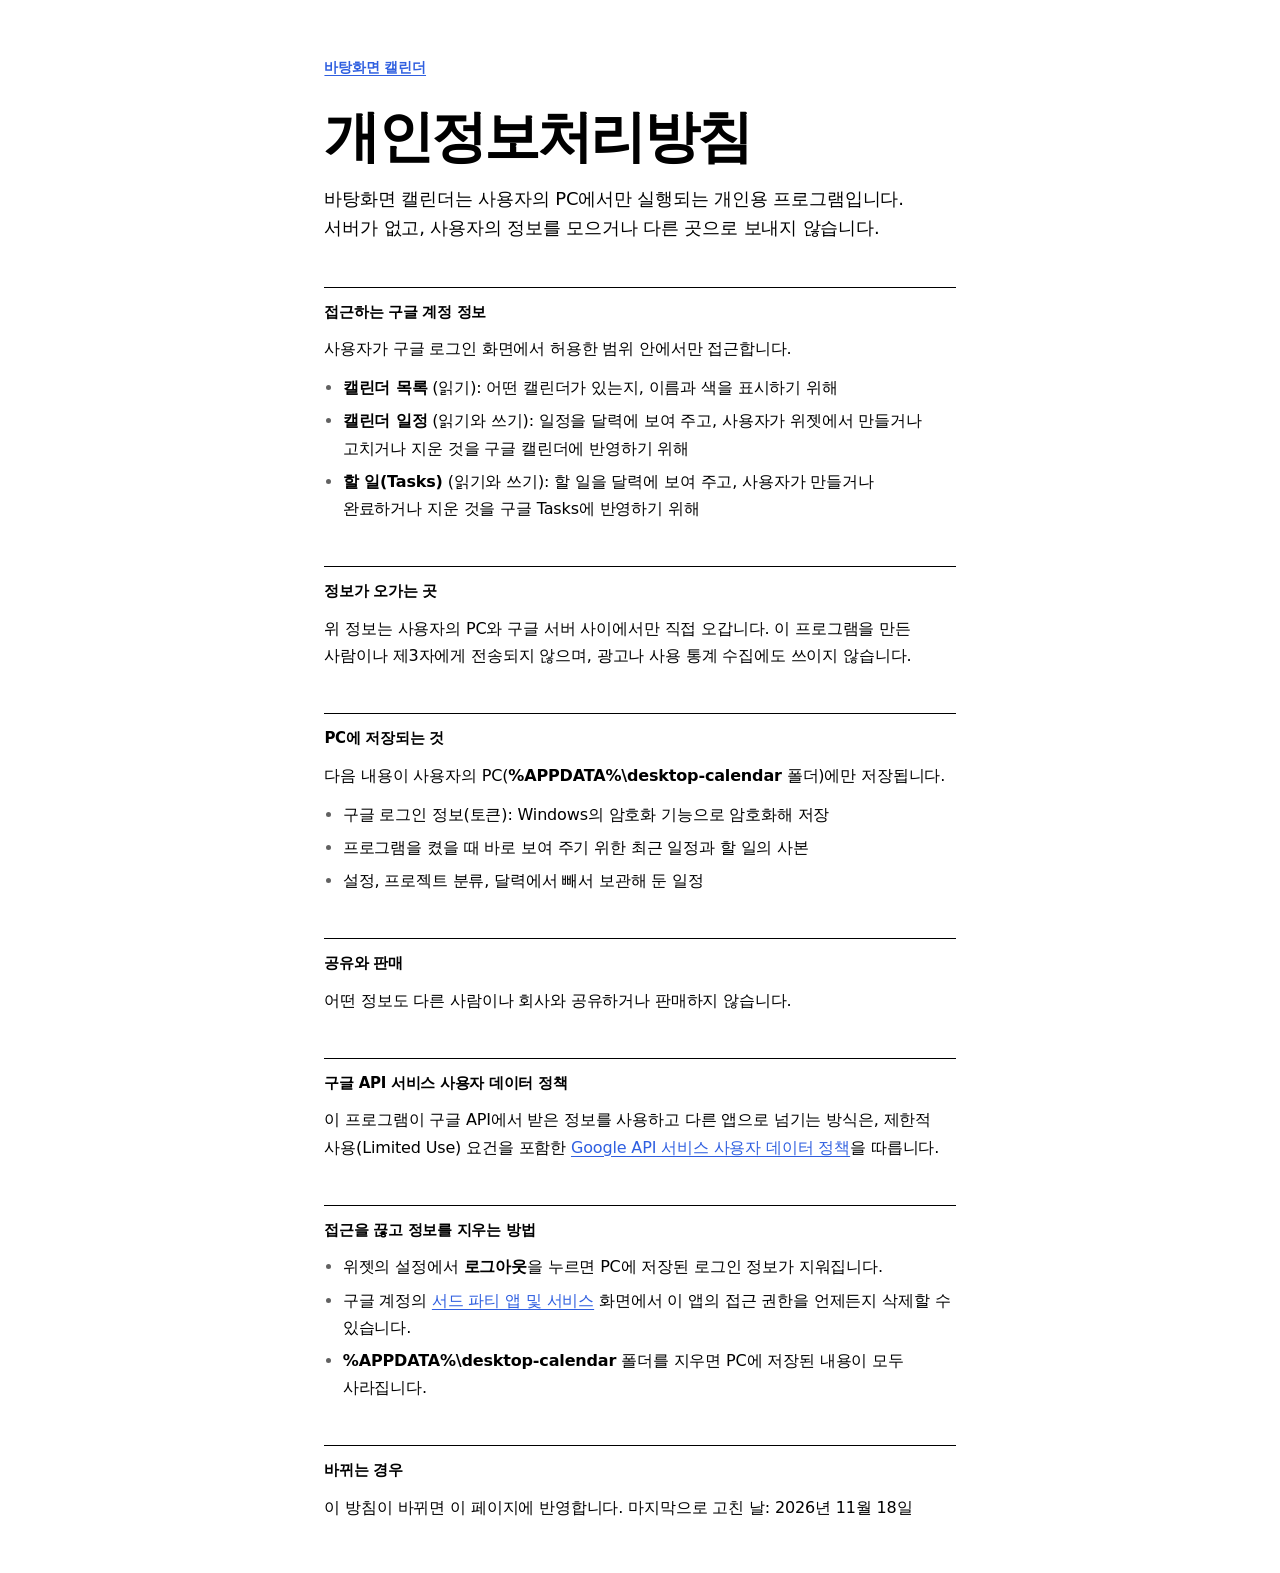
==== privacy.html @ 3c07e88e "Create privacy.html" ====
<!doctype html>
<html lang="ko">
<head>
  <meta charset="utf-8" />
  <meta name="viewport" content="width=device-width, initial-scale=1" />
  <title>개인정보처리방침 · 바탕화면 캘린더</title>
  <link rel="stylesheet" href="style.css" />
</head>
<body>
  <main>
    <p class="back"><a href="index.html">바탕화면 캘린더</a></p>
    <h1>개인정보처리방침</h1>
    <p class="lead">바탕화면 캘린더는 사용자의 PC에서만 실행되는 개인용 프로그램입니다. 서버가 없고, 사용자의 정보를 모으거나 다른 곳으로 보내지 않습니다.</p>

    <h2>접근하는 구글 계정 정보</h2>
    <p>사용자가 구글 로그인 화면에서 허용한 범위 안에서만 접근합니다.</p>
    <ul>
      <li><b>캘린더 목록</b> (읽기): 어떤 캘린더가 있는지, 이름과 색을 표시하기 위해</li>
      <li><b>캘린더 일정</b> (읽기와 쓰기): 일정을 달력에 보여 주고, 사용자가 위젯에서 만들거나 고치거나 지운 것을 구글 캘린더에 반영하기 위해</li>
      <li><b>할 일(Tasks)</b> (읽기와 쓰기): 할 일을 달력에 보여 주고, 사용자가 만들거나 완료하거나 지운 것을 구글 Tasks에 반영하기 위해</li>
    </ul>

    <h2>정보가 오가는 곳</h2>
    <p>위 정보는 사용자의 PC와 구글 서버 사이에서만 직접 오갑니다. 이 프로그램을 만든 사람이나 제3자에게 전송되지 않으며, 광고나 사용 통계 수집에도 쓰이지 않습니다.</p>

    <h2>PC에 저장되는 것</h2>
    <p>다음 내용이 사용자의 PC(<code>%APPDATA%\desktop-calendar</code> 폴더)에만 저장됩니다.</p>
    <ul>
      <li>구글 로그인 정보(토큰): Windows의 암호화 기능으로 암호화해 저장</li>
      <li>프로그램을 켰을 때 바로 보여 주기 위한 최근 일정과 할 일의 사본</li>
      <li>설정, 프로젝트 분류, 달력에서 빼서 보관해 둔 일정</li>
    </ul>

    <h2>공유와 판매</h2>
    <p>어떤 정보도 다른 사람이나 회사와 공유하거나 판매하지 않습니다.</p>

    <h2>구글 API 서비스 사용자 데이터 정책</h2>
    <p>이 프로그램이 구글 API에서 받은 정보를 사용하고 다른 앱으로 넘기는 방식은, 제한적 사용(Limited Use) 요건을 포함한 <a href="https://developers.google.com/terms/api-services-user-data-policy">Google API 서비스 사용자 데이터 정책</a>을 따릅니다.</p>

    <h2>접근을 끊고 정보를 지우는 방법</h2>
    <ul>
      <li>위젯의 설정에서 <b>로그아웃</b>을 누르면 PC에 저장된 로그인 정보가 지워집니다.</li>
      <li>구글 계정의 <a href="https://myaccount.google.com/permissions">서드 파티 앱 및 서비스</a> 화면에서 이 앱의 접근 권한을 언제든지 삭제할 수 있습니다.</li>
      <li><code>%APPDATA%\desktop-calendar</code> 폴더를 지우면 PC에 저장된 내용이 모두 사라집니다.</li>
    </ul>

    <h2>바뀌는 경우</h2>
    <p>이 방침이 바뀌면 이 페이지에 반영합니다. 마지막으로 고친 날: 2026년 11월 18일</p>
  </main>
</body>
</html>
---- style.css ----
/* The two public pages Google asks for before an OAuth app can be published: what the app is, and its privacy policy.
   Same language as the widget: ink on paper, one point colour, weight and size for hierarchy. */
:root { --ink: #000; --paper: #fff; --dim: rgb(0 0 0 / 0.62); --rule: rgb(0 0 0 / 0.18); --accent: #2f5fe0; }
@media (prefers-color-scheme: dark) {
  :root { --ink: #fff; --paper: #000; --dim: rgb(255 255 255 / 0.64); --rule: rgb(255 255 255 / 0.2); --accent: #7d9dff; }
}
* { box-sizing: border-box; }
html { background: var(--paper); color: var(--ink); }
body {
  margin: 0; padding: 56px 16px 40px;
  font: 400 16px/1.7 "Pretendard", "Segoe UI Variable Text", "Malgun Gothic", "Apple SD Gothic Neo", system-ui, sans-serif;
  letter-spacing: -0.01em; -webkit-font-smoothing: antialiased; word-break: keep-all;
}
main, footer { max-width: 62ch; margin: 0 auto; }
h1 { margin: 0 0 20px; font-size: clamp(34px, 8vw, 56px); font-weight: 800; line-height: 1.02; letter-spacing: -0.05em; }
h2 { margin: 44px 0 10px; padding-top: 12px; border-top: 1px solid var(--ink); font-size: 15px; font-weight: 800; letter-spacing: -0.02em; }
p { margin: 0 0 12px; }
.lead { font-size: 18px; line-height: 1.6; }
.back { margin-bottom: 28px; font-size: 14px; font-weight: 700; }
ul { margin: 0 0 12px; padding-left: 1.15em; }
li { margin-bottom: 6px; }
li::marker { color: var(--dim); }
a { color: var(--accent); text-underline-offset: 3px; }
a:focus-visible { outline: 2px solid var(--accent); outline-offset: 2px; }
code { font: inherit; font-weight: 650; }
footer { margin-top: 56px; padding-top: 14px; border-top: 1px solid var(--rule); font-size: 14px; color: var(--dim); }
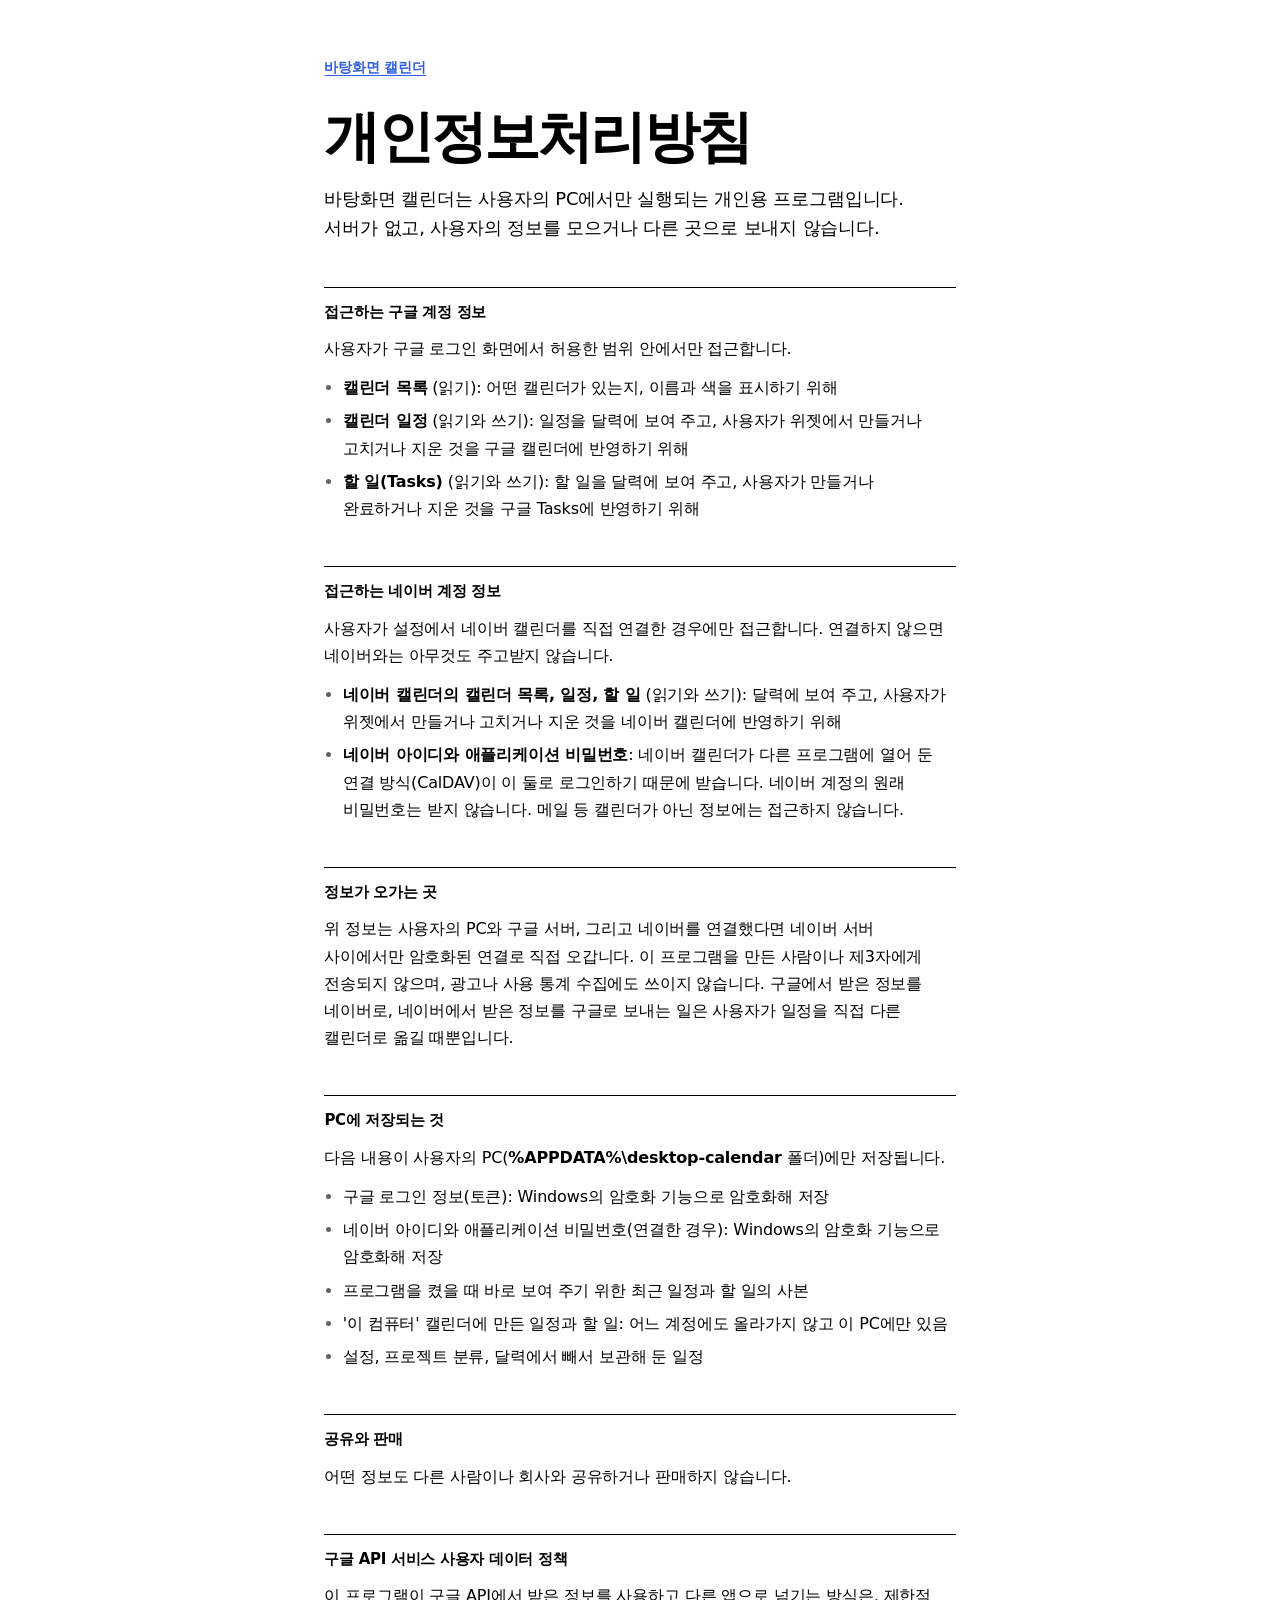
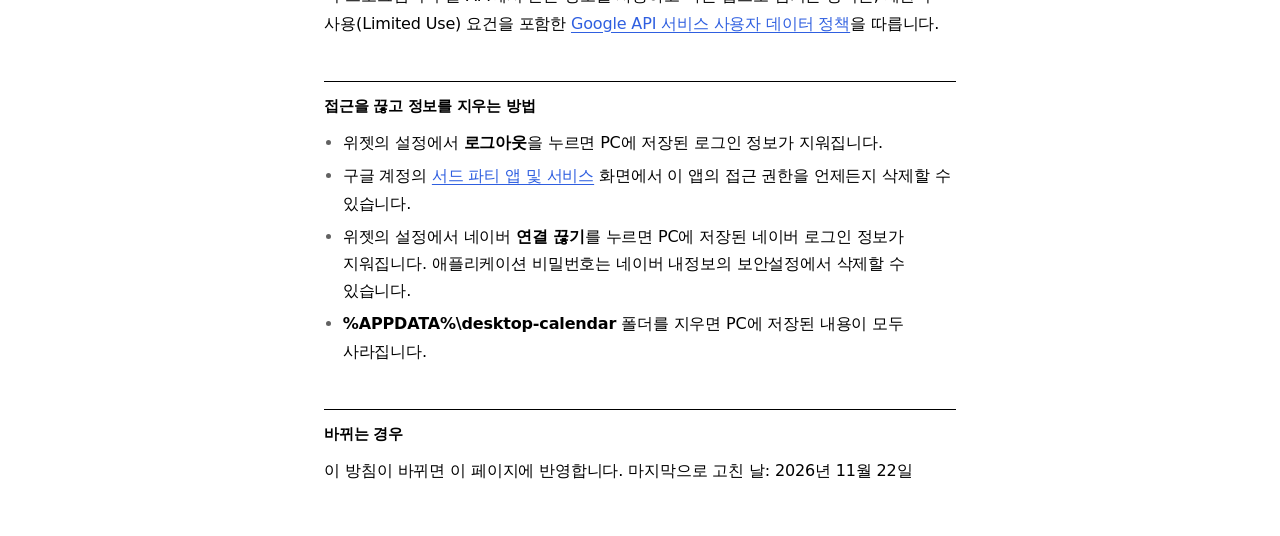
==== commit 1fc42acd: "개인정보처리방침: 네이버 캘린더 연동과 '이 컴퓨터' 저장 반영 (1.4.0)" ====
--- a/privacy.html
+++ b/privacy.html
@@ -20,14 +20,23 @@
       <li><b>할 일(Tasks)</b> (읽기와 쓰기): 할 일을 달력에 보여 주고, 사용자가 만들거나 완료하거나 지운 것을 구글 Tasks에 반영하기 위해</li>
     </ul>
 
+    <h2>접근하는 네이버 계정 정보</h2>
+    <p>사용자가 설정에서 네이버 캘린더를 직접 연결한 경우에만 접근합니다. 연결하지 않으면 네이버와는 아무것도 주고받지 않습니다.</p>
+    <ul>
+      <li><b>네이버 캘린더의 캘린더 목록, 일정, 할 일</b> (읽기와 쓰기): 달력에 보여 주고, 사용자가 위젯에서 만들거나 고치거나 지운 것을 네이버 캘린더에 반영하기 위해</li>
+      <li><b>네이버 아이디와 애플리케이션 비밀번호</b>: 네이버 캘린더가 다른 프로그램에 열어 둔 연결 방식(CalDAV)이 이 둘로 로그인하기 때문에 받습니다. 네이버 계정의 원래 비밀번호는 받지 않습니다. 메일 등 캘린더가 아닌 정보에는 접근하지 않습니다.</li>
+    </ul>
+
     <h2>정보가 오가는 곳</h2>
-    <p>위 정보는 사용자의 PC와 구글 서버 사이에서만 직접 오갑니다. 이 프로그램을 만든 사람이나 제3자에게 전송되지 않으며, 광고나 사용 통계 수집에도 쓰이지 않습니다.</p>
+    <p>위 정보는 사용자의 PC와 구글 서버, 그리고 네이버를 연결했다면 네이버 서버 사이에서만 암호화된 연결로 직접 오갑니다. 이 프로그램을 만든 사람이나 제3자에게 전송되지 않으며, 광고나 사용 통계 수집에도 쓰이지 않습니다. 구글에서 받은 정보를 네이버로, 네이버에서 받은 정보를 구글로 보내는 일은 사용자가 일정을 직접 다른 캘린더로 옮길 때뿐입니다.</p>
 
     <h2>PC에 저장되는 것</h2>
     <p>다음 내용이 사용자의 PC(<code>%APPDATA%\desktop-calendar</code> 폴더)에만 저장됩니다.</p>
     <ul>
       <li>구글 로그인 정보(토큰): Windows의 암호화 기능으로 암호화해 저장</li>
+      <li>네이버 아이디와 애플리케이션 비밀번호(연결한 경우): Windows의 암호화 기능으로 암호화해 저장</li>
       <li>프로그램을 켰을 때 바로 보여 주기 위한 최근 일정과 할 일의 사본</li>
+      <li>'이 컴퓨터' 캘린더에 만든 일정과 할 일: 어느 계정에도 올라가지 않고 이 PC에만 있음</li>
       <li>설정, 프로젝트 분류, 달력에서 빼서 보관해 둔 일정</li>
     </ul>
 
@@ -41,11 +50,12 @@
     <ul>
       <li>위젯의 설정에서 <b>로그아웃</b>을 누르면 PC에 저장된 로그인 정보가 지워집니다.</li>
       <li>구글 계정의 <a href="https://myaccount.google.com/permissions">서드 파티 앱 및 서비스</a> 화면에서 이 앱의 접근 권한을 언제든지 삭제할 수 있습니다.</li>
+      <li>위젯의 설정에서 네이버 <b>연결 끊기</b>를 누르면 PC에 저장된 네이버 로그인 정보가 지워집니다. 애플리케이션 비밀번호는 네이버 내정보의 보안설정에서 삭제할 수 있습니다.</li>
       <li><code>%APPDATA%\desktop-calendar</code> 폴더를 지우면 PC에 저장된 내용이 모두 사라집니다.</li>
     </ul>
 
     <h2>바뀌는 경우</h2>
-    <p>이 방침이 바뀌면 이 페이지에 반영합니다. 마지막으로 고친 날: 2026년 11월 18일</p>
+    <p>이 방침이 바뀌면 이 페이지에 반영합니다. 마지막으로 고친 날: 2026년 11월 22일</p>
   </main>
 </body>
 </html>
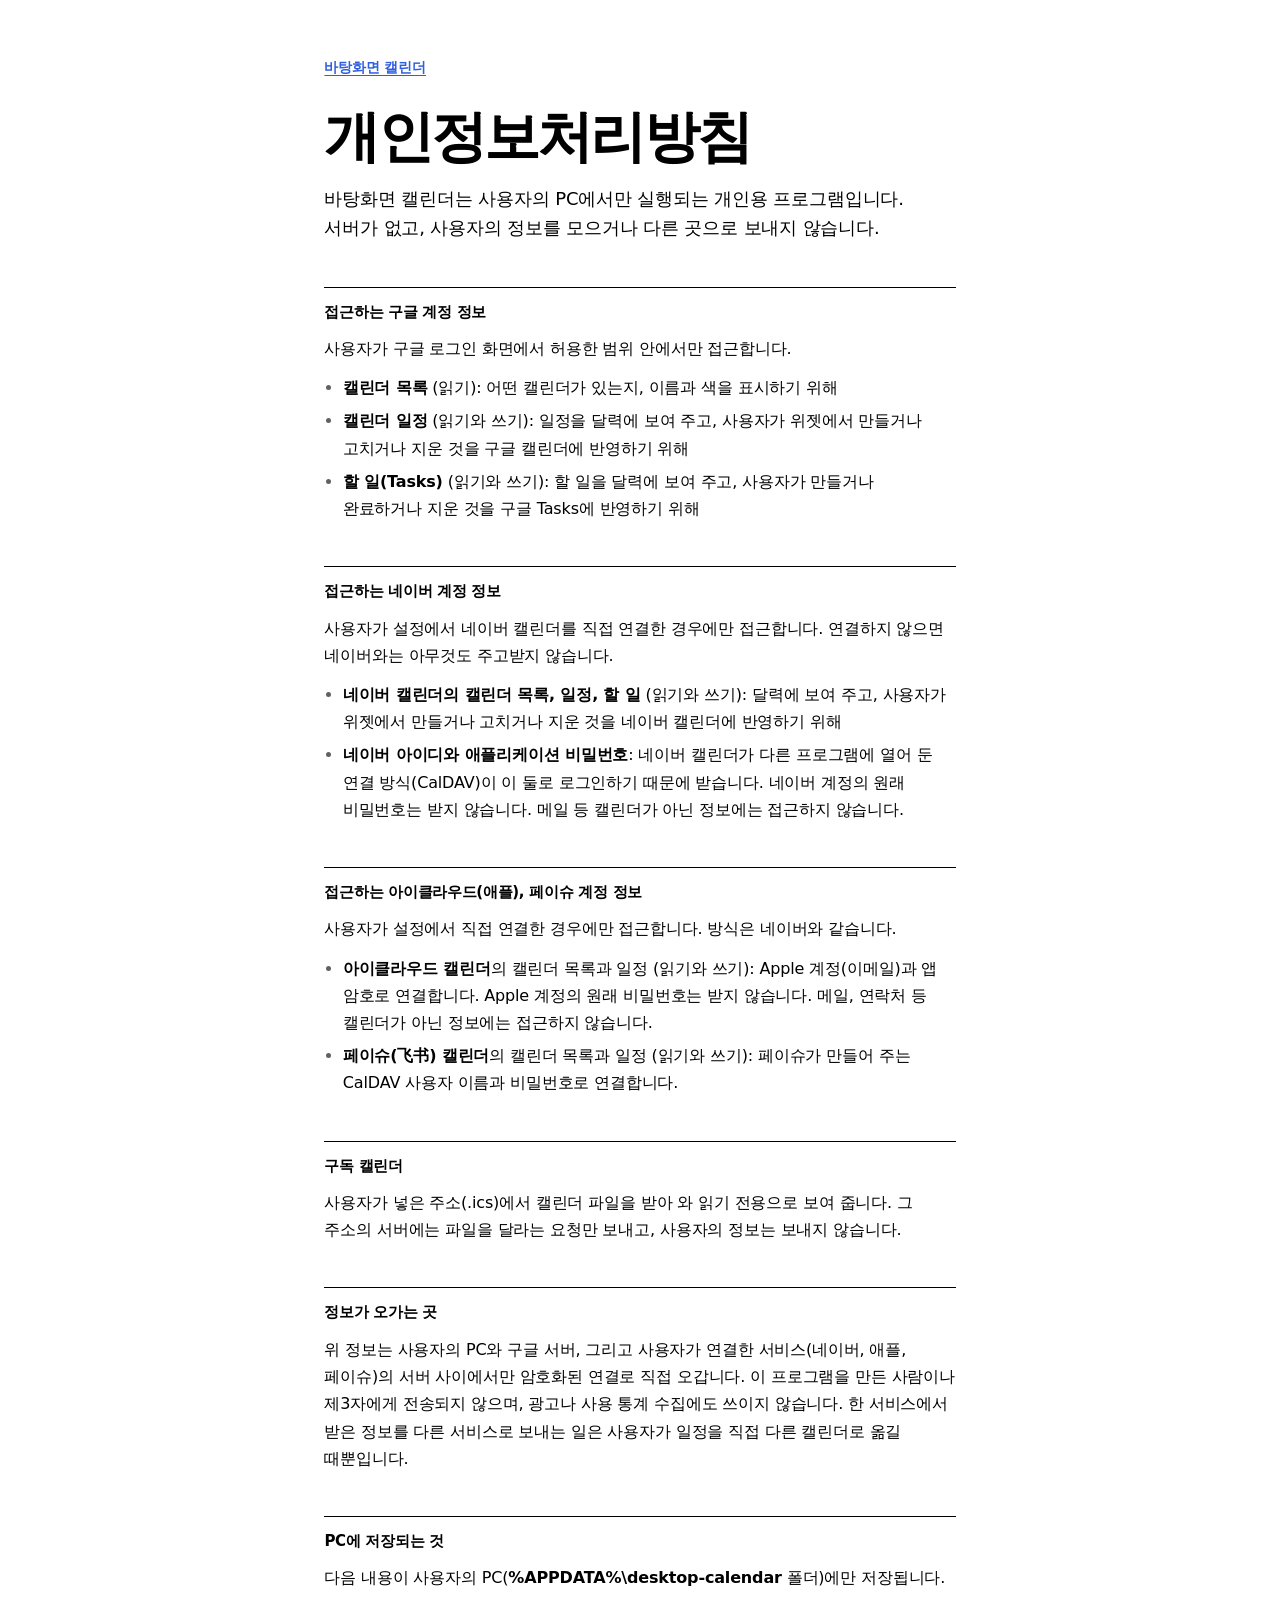
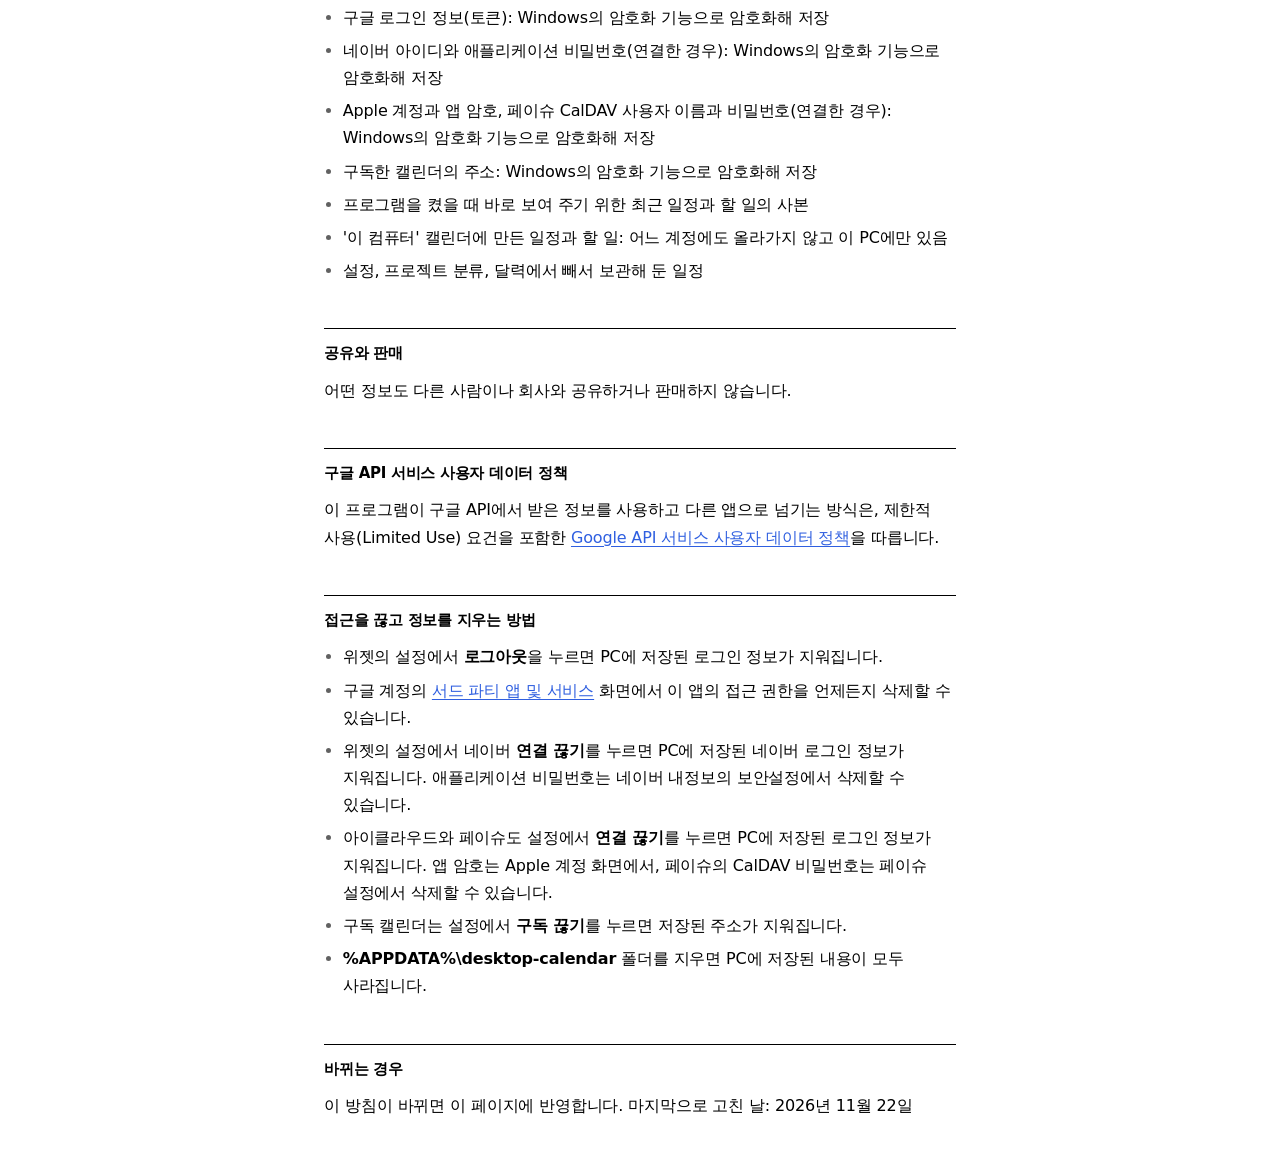
==== commit c8c9c8de: "개인정보처리방침: 아이클라우드, 페이슈, 구독 캘린더 반영 (1.5.0)" ====
--- a/privacy.html
+++ b/privacy.html
@@ -27,14 +27,26 @@
       <li><b>네이버 아이디와 애플리케이션 비밀번호</b>: 네이버 캘린더가 다른 프로그램에 열어 둔 연결 방식(CalDAV)이 이 둘로 로그인하기 때문에 받습니다. 네이버 계정의 원래 비밀번호는 받지 않습니다. 메일 등 캘린더가 아닌 정보에는 접근하지 않습니다.</li>
     </ul>
 
+    <h2>접근하는 아이클라우드(애플), 페이슈 계정 정보</h2>
+    <p>사용자가 설정에서 직접 연결한 경우에만 접근합니다. 방식은 네이버와 같습니다.</p>
+    <ul>
+      <li><b>아이클라우드 캘린더</b>의 캘린더 목록과 일정 (읽기와 쓰기): Apple 계정(이메일)과 앱 암호로 연결합니다. Apple 계정의 원래 비밀번호는 받지 않습니다. 메일, 연락처 등 캘린더가 아닌 정보에는 접근하지 않습니다.</li>
+      <li><b>페이슈(飞书) 캘린더</b>의 캘린더 목록과 일정 (읽기와 쓰기): 페이슈가 만들어 주는 CalDAV 사용자 이름과 비밀번호로 연결합니다.</li>
+    </ul>
+
+    <h2>구독 캘린더</h2>
+    <p>사용자가 넣은 주소(.ics)에서 캘린더 파일을 받아 와 읽기 전용으로 보여 줍니다. 그 주소의 서버에는 파일을 달라는 요청만 보내고, 사용자의 정보는 보내지 않습니다.</p>
+
     <h2>정보가 오가는 곳</h2>
-    <p>위 정보는 사용자의 PC와 구글 서버, 그리고 네이버를 연결했다면 네이버 서버 사이에서만 암호화된 연결로 직접 오갑니다. 이 프로그램을 만든 사람이나 제3자에게 전송되지 않으며, 광고나 사용 통계 수집에도 쓰이지 않습니다. 구글에서 받은 정보를 네이버로, 네이버에서 받은 정보를 구글로 보내는 일은 사용자가 일정을 직접 다른 캘린더로 옮길 때뿐입니다.</p>
+    <p>위 정보는 사용자의 PC와 구글 서버, 그리고 사용자가 연결한 서비스(네이버, 애플, 페이슈)의 서버 사이에서만 암호화된 연결로 직접 오갑니다. 이 프로그램을 만든 사람이나 제3자에게 전송되지 않으며, 광고나 사용 통계 수집에도 쓰이지 않습니다. 한 서비스에서 받은 정보를 다른 서비스로 보내는 일은 사용자가 일정을 직접 다른 캘린더로 옮길 때뿐입니다.</p>
 
     <h2>PC에 저장되는 것</h2>
     <p>다음 내용이 사용자의 PC(<code>%APPDATA%\desktop-calendar</code> 폴더)에만 저장됩니다.</p>
     <ul>
       <li>구글 로그인 정보(토큰): Windows의 암호화 기능으로 암호화해 저장</li>
       <li>네이버 아이디와 애플리케이션 비밀번호(연결한 경우): Windows의 암호화 기능으로 암호화해 저장</li>
+      <li>Apple 계정과 앱 암호, 페이슈 CalDAV 사용자 이름과 비밀번호(연결한 경우): Windows의 암호화 기능으로 암호화해 저장</li>
+      <li>구독한 캘린더의 주소: Windows의 암호화 기능으로 암호화해 저장</li>
       <li>프로그램을 켰을 때 바로 보여 주기 위한 최근 일정과 할 일의 사본</li>
       <li>'이 컴퓨터' 캘린더에 만든 일정과 할 일: 어느 계정에도 올라가지 않고 이 PC에만 있음</li>
       <li>설정, 프로젝트 분류, 달력에서 빼서 보관해 둔 일정</li>
@@ -51,6 +63,8 @@
       <li>위젯의 설정에서 <b>로그아웃</b>을 누르면 PC에 저장된 로그인 정보가 지워집니다.</li>
       <li>구글 계정의 <a href="https://myaccount.google.com/permissions">서드 파티 앱 및 서비스</a> 화면에서 이 앱의 접근 권한을 언제든지 삭제할 수 있습니다.</li>
       <li>위젯의 설정에서 네이버 <b>연결 끊기</b>를 누르면 PC에 저장된 네이버 로그인 정보가 지워집니다. 애플리케이션 비밀번호는 네이버 내정보의 보안설정에서 삭제할 수 있습니다.</li>
+      <li>아이클라우드와 페이슈도 설정에서 <b>연결 끊기</b>를 누르면 PC에 저장된 로그인 정보가 지워집니다. 앱 암호는 Apple 계정 화면에서, 페이슈의 CalDAV 비밀번호는 페이슈 설정에서 삭제할 수 있습니다.</li>
+      <li>구독 캘린더는 설정에서 <b>구독 끊기</b>를 누르면 저장된 주소가 지워집니다.</li>
       <li><code>%APPDATA%\desktop-calendar</code> 폴더를 지우면 PC에 저장된 내용이 모두 사라집니다.</li>
     </ul>
 
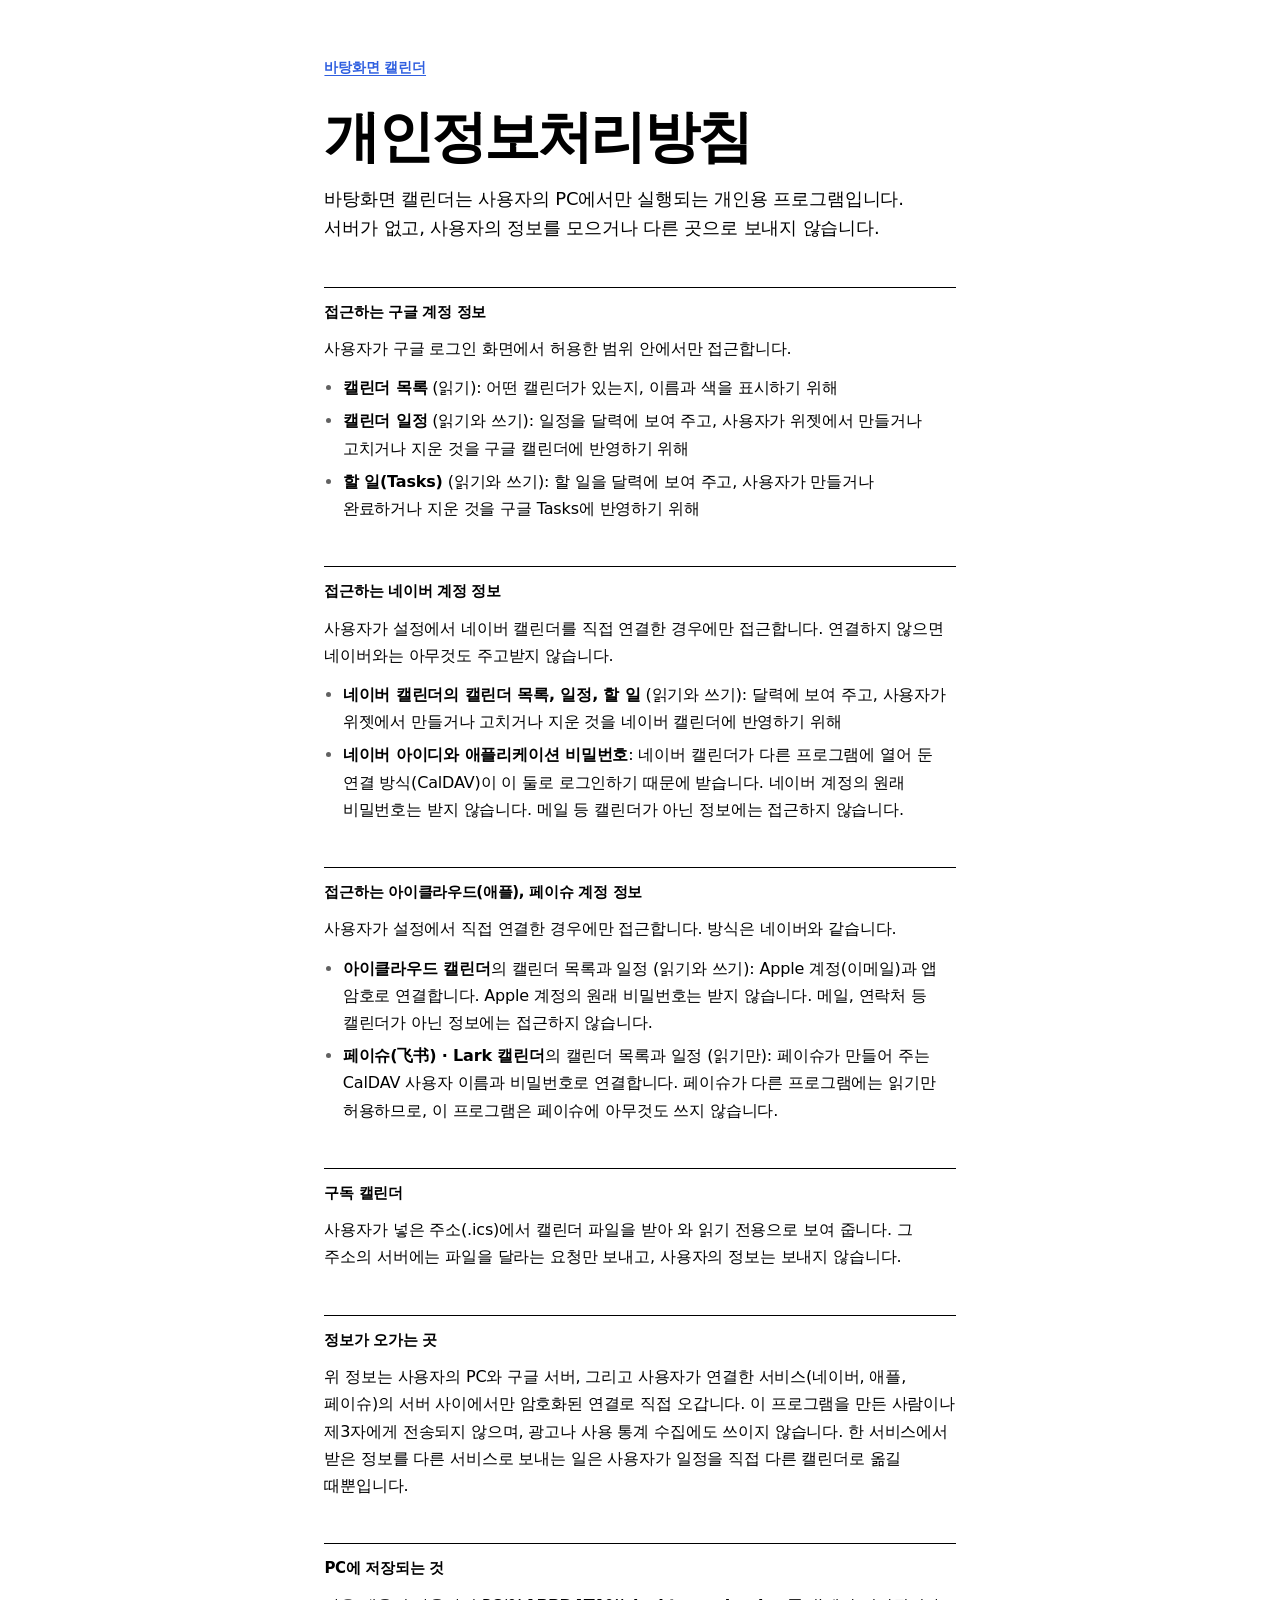
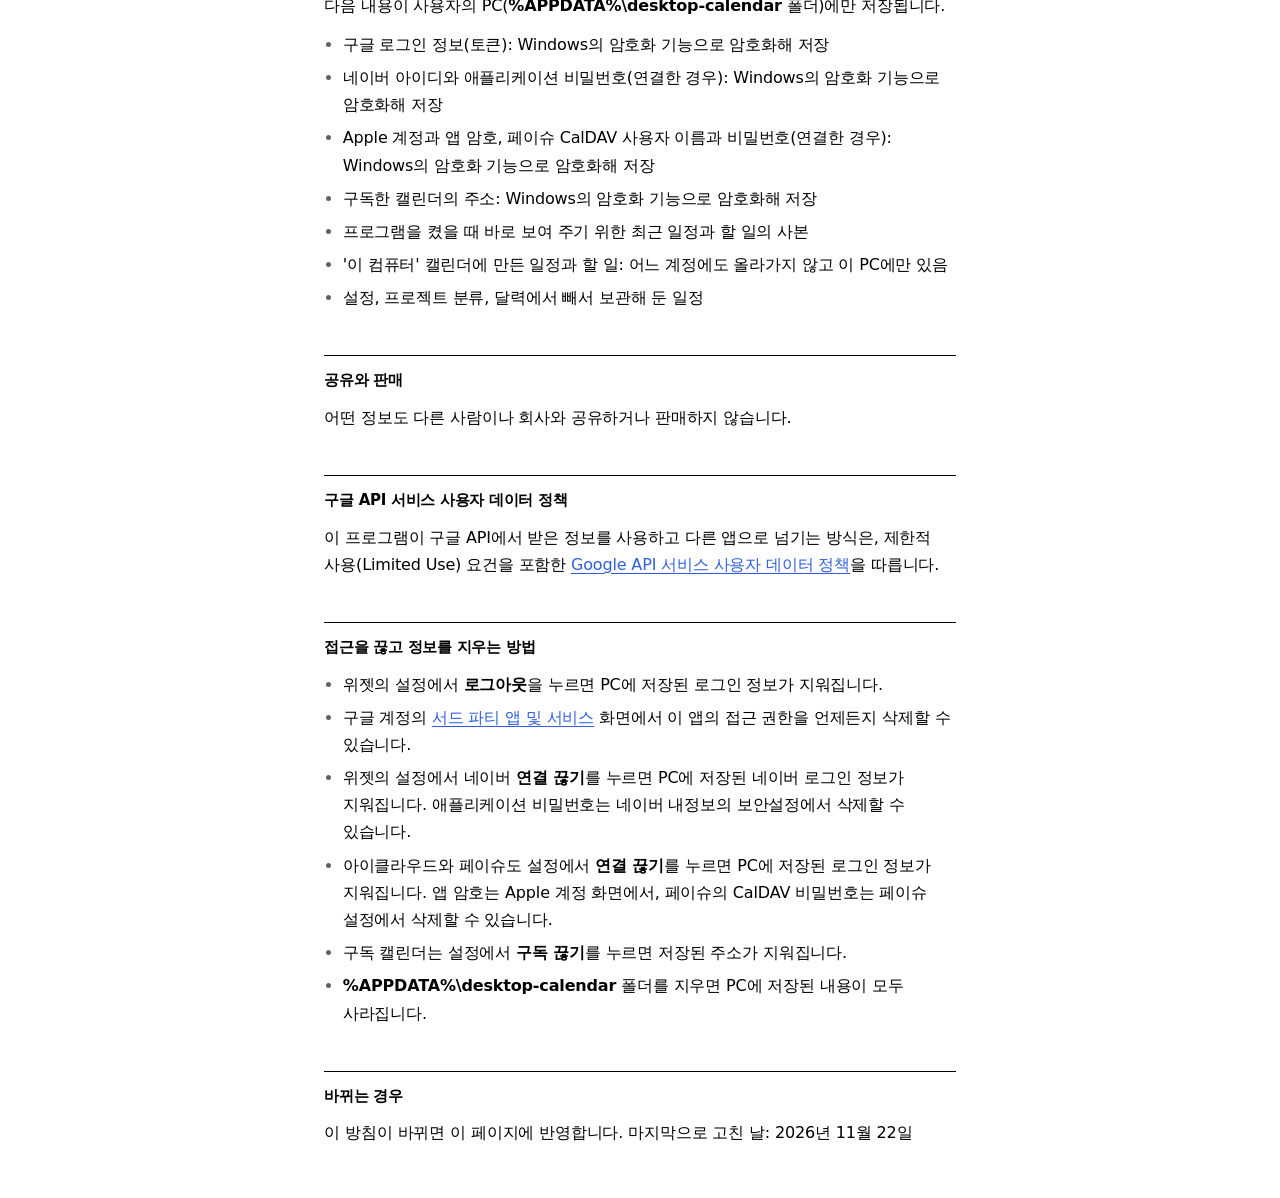
==== commit 060076df: "개인정보처리방침: 페이슈는 읽기만 한다고 바로잡음" ====
--- a/privacy.html
+++ b/privacy.html
@@ -31,7 +31,7 @@
     <p>사용자가 설정에서 직접 연결한 경우에만 접근합니다. 방식은 네이버와 같습니다.</p>
     <ul>
       <li><b>아이클라우드 캘린더</b>의 캘린더 목록과 일정 (읽기와 쓰기): Apple 계정(이메일)과 앱 암호로 연결합니다. Apple 계정의 원래 비밀번호는 받지 않습니다. 메일, 연락처 등 캘린더가 아닌 정보에는 접근하지 않습니다.</li>
-      <li><b>페이슈(飞书) 캘린더</b>의 캘린더 목록과 일정 (읽기와 쓰기): 페이슈가 만들어 주는 CalDAV 사용자 이름과 비밀번호로 연결합니다.</li>
+      <li><b>페이슈(飞书) · Lark 캘린더</b>의 캘린더 목록과 일정 (읽기만): 페이슈가 만들어 주는 CalDAV 사용자 이름과 비밀번호로 연결합니다. 페이슈가 다른 프로그램에는 읽기만 허용하므로, 이 프로그램은 페이슈에 아무것도 쓰지 않습니다.</li>
     </ul>
 
     <h2>구독 캘린더</h2>
